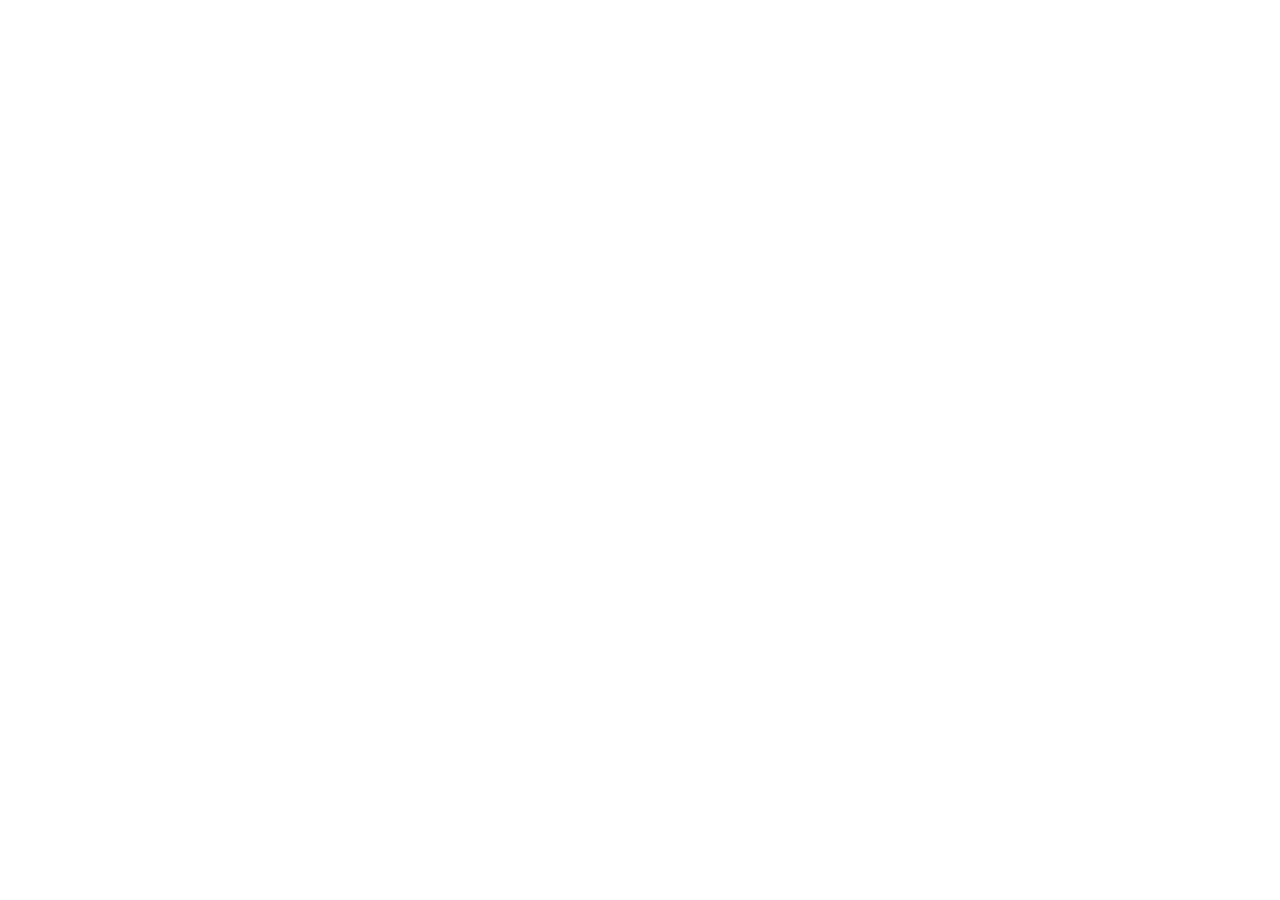
==== bssm-coding/index.html @ f1afaef7 "Initialize BSSM coding practice portal index.html" ====
<!doctype html>
<html lang="ko">
<head>
<meta charset="utf-8">
<meta name="viewport" content="width=device-width, initial-scale=1">
<meta name="theme-color" content="#7467dd">
<meta name="description" content="부산소프트웨어마이스터고 입학 코딩테스트 대비 비공식 연습실. 50분 모의평가, 문법·알고리즘 학습, 파이썬 코드 작성, 오답노트.">
<title>부산소마고 코딩 연습실 | BSSM CODING LAB</title>
<link rel="stylesheet" href="./style.css">
</head>
<body>
<div id="app"></div>
<div id="toast" role="status" aria-live="polite"></div>
<script src="./questions.js"></script>
<script src="./app.js"></script>
</body>
</html>
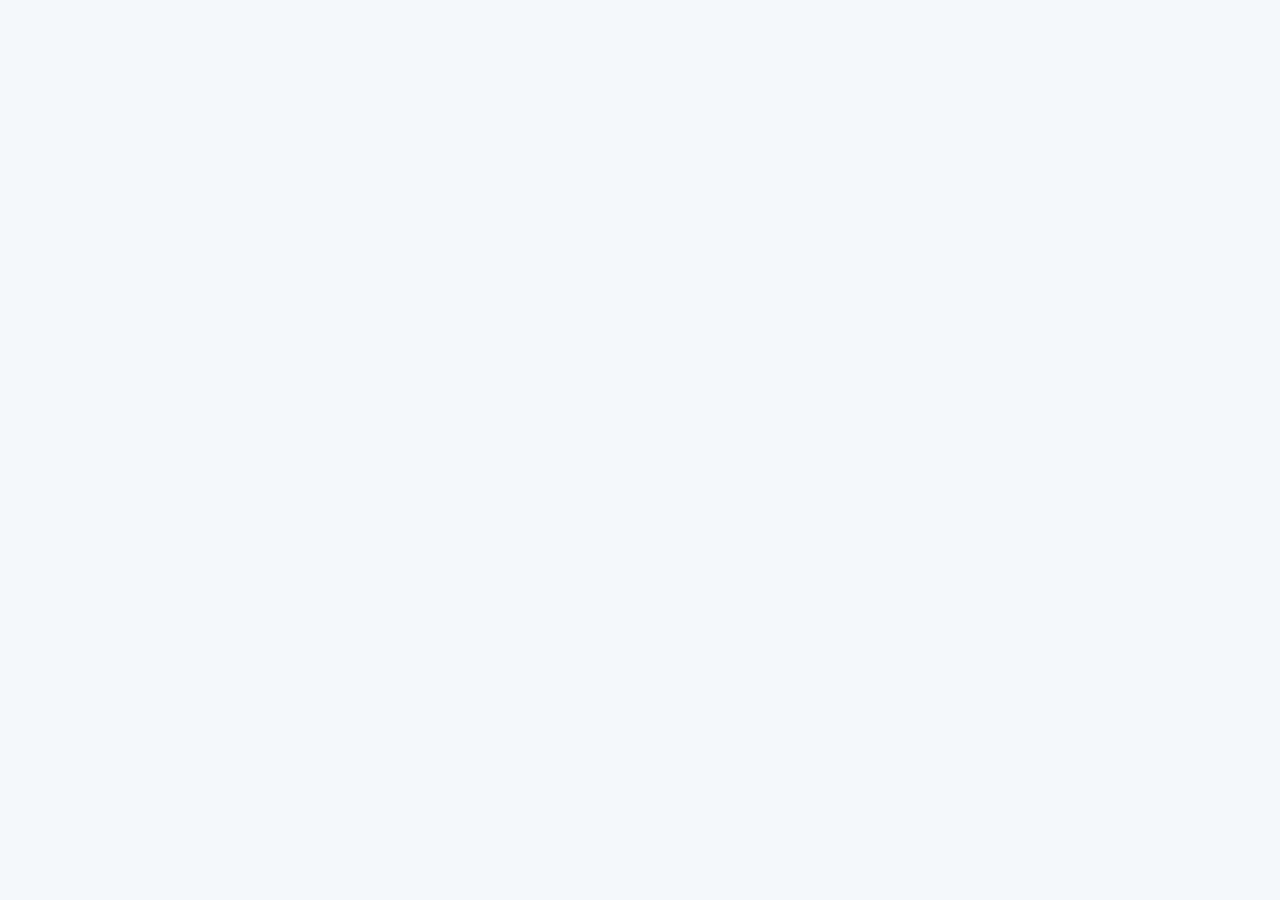
==== commit 8fcbe7ef: "Load implementation challenges before coding practice app" ====
--- a/bssm-coding/index.html
+++ b/bssm-coding/index.html
@@ -12,6 +12,7 @@
 <div id="app"></div>
 <div id="toast" role="status" aria-live="polite"></div>
 <script src="./questions.js"></script>
+<script src="./challenges.js"></script>
 <script src="./app.js"></script>
 </body>
 </html>
--- a/bssm-coding/style.css
+++ b/bssm-coding/style.css
@@ -0,0 +1,6 @@
+
+:root{--bg:#f6f7fb;--white:#fff;--ink:#202d47;--sub:#718097;--muted:#a0aabb;--line:#e8ebf2;--accent:#7467dd;--accent2:#5447bb;--a-soft:#f0edff;--pink:#fff1f8;--mint:#eaf8f3;--green:#178c6c;--red:#c44f68;--shadow:0 10px 32px rgba(40,46,82,.035)}
+*{box-sizing:border-box}html{scroll-behavior:smooth}body{margin:0;background:var(--bg);color:var(--ink);font:14px/1.65 Pretendard,"Apple SD Gothic Neo","Malgun Gothic",system-ui,sans-serif}button,input,textarea,select{font:inherit}button{cursor:pointer}button:disabled{opacity:.46;cursor:not-allowed}a{color:var(--accent2)}a:hover{text-decoration:underline}button:focus-visible,input:focus-visible,select:focus-visible,textarea:focus-visible{outline:3px solid #ada3ff;outline-offset:2px}h1,h2,h3,p{margin-top:0}h1,h2,h3{letter-spacing:-.7px}h1{font-size:28px;line-height:1.35}h2{font-size:17px}h3{font-size:15px}small{font-size:11px}pre,code{font:13px/1.7 ui-monospace,SFMono-Regular,Menlo,Consolas,monospace}pre{overflow:auto;white-space:pre-wrap;word-break:break-word}.app-shell{min-height:100vh;display:grid;grid-template-columns:252px minmax(0,1fr)}.sidebar{height:100vh;position:sticky;top:0;background:white;border-right:1px solid var(--line);padding:26px 15px;display:flex;flex-direction:column;z-index:30;overflow-y:auto}.logo{display:flex;gap:11px;align-items:center;margin:2px 9px 28px}.logo-icon{height:42px;width:42px;display:grid;place-items:center;color:white;font:900 24px monospace;background:linear-gradient(135deg,#7765df,#c68bdd);border-radius:13px;box-shadow:0 6px 20px #7765df30}.logo b{font-size:15px;line-height:1.2;display:block;letter-spacing:-.7px}.logo small{display:block;color:#a2aabd;font-size:9px;letter-spacing:1.8px;font-weight:800}.nav-label{font-size:10px;font-weight:850;letter-spacing:1.8px;color:#a7b0bf;padding:9px 14px 6px}.nav{width:100%;display:flex;align-items:center;gap:12px;border:0;background:white;text-align:left;padding:12px 14px;border-radius:11px;font-weight:780;color:#758199;font-size:12px;margin:2px 0}.nav:hover{background:#f8f7fe;color:#6355c8}.nav.selected{background:var(--a-soft);color:#6555c8}.nav-icon{width:20px;flex-shrink:0;text-align:center;font-size:17px}.nav .count{margin-left:auto;background:#efeaff;color:#725fd2;border-radius:99px;padding:0 7px;font-size:10px}.sidefoot{margin-top:auto;background:#f7f5fd;border-radius:14px;padding:15px;color:#82789e;font-size:11px}.sidefoot b{display:block;color:#695bbf;margin-bottom:4px}.layout{min-width:0}.topbar{height:73px;border-bottom:1px solid var(--line);background:white;padding:0 33px;display:flex;justify-content:space-between;align-items:center;gap:10px}.crumb{color:#a0aaba;font-size:11px;font-weight:800}.meta{display:flex;align-items:center;gap:9px}.chip{display:inline-flex;align-items:center;gap:5px;border-radius:99px;background:var(--a-soft);color:#6e5ccd;padding:5px 10px;font-size:11px;font-weight:820;white-space:nowrap}.chip.gray{background:#f1f3f8;color:#8792a6}.chip.green{background:#e8f8f1;color:#168267}.chip.red{background:#ffedf0;color:#c25468}.avatar{display:grid;place-items:center;border-radius:10px;background:#eeeafa;color:#6d5ccf;width:33px;height:33px;font-weight:850;font-size:11px}.main{max-width:1300px;margin:0 auto;padding:31px 36px 60px}.eyebrow{font-size:10px;letter-spacing:2.1px;color:var(--accent);font-weight:900;margin-bottom:7px}.subtitle{font-size:13px;color:#7c889b;margin-bottom:22px;max-width:820px}.heading{margin:0 0 8px}.grid{display:grid;gap:16px}.stats{grid-template-columns:repeat(4,minmax(0,1fr));margin:24px 0}.stat,.card,.panel,.quizpanel{border:1px solid var(--line);background:white;border-radius:18px;box-shadow:var(--shadow)}.stat{padding:20px;min-width:0}.stat small{display:block;color:#98a4b4;font-weight:760}.stat strong{display:block;font-size:30px;line-height:1.4;letter-spacing:-1px;margin-top:4px}.stat em{font-size:12px;color:#a3adba;font-style:normal;margin-left:2px}.feature-grid{grid-template-columns:repeat(2,minmax(0,1fr))}.card{padding:24px;position:relative;overflow:hidden}.card:before{position:absolute;content:"";right:-64px;top:-81px;width:190px;height:190px;border-radius:100%;background:#f1effe}.card.peach:before{background:#fff0f7}.card.mint:before{background:#eaf8f4}.card>*{position:relative}.card h2{font-size:20px;margin:16px 0 6px}.card p{font-size:12px;color:#8693a6;margin-bottom:21px;max-width:380px}.feature-icon{width:43px;height:43px;border-radius:13px;background:#f0edff;color:var(--accent2);font-size:23px;display:grid;place-items:center}.card.mint .feature-icon{color:#19866e;background:#e1f7ed}.card.peach .feature-icon{color:#bc6587;background:#fff0f6}.row{display:flex;align-items:center;justify-content:space-between;gap:10px}.btn{background:white;border:1px solid #e1e5ed;border-radius:10px;color:#63708a;padding:10px 14px;font-weight:830;font-size:12px;display:inline-flex;align-items:center;justify-content:center;gap:8px;line-height:1.5;text-decoration:none}.btn:hover{background:#faf9ff;border-color:#9e90e8;color:#6152bd;text-decoration:none}.btn.primary{background:var(--accent);color:white;border-color:var(--accent);box-shadow:0 7px 19px #7362da22}.btn.primary:hover{background:var(--accent2)}.btn.teal{background:#159679;color:white;border-color:#159679}.btn.warn{background:#fff6f8;color:var(--red);border-color:#f5dce3}.btn.small{font-size:11px;padding:7px 10px}.btn.wide{width:100%}.section-title{display:flex;justify-content:space-between;align-items:center;margin:27px 0 13px;gap:10px}.section-title h2{margin:0}.panel{padding:23px}.two{grid-template-columns:minmax(0,1.28fr) minmax(275px,.82fr)}.bar{height:7px;background:#eef0f5;border-radius:7px;overflow:hidden;margin-top:8px}.bar>span{height:100%;background:linear-gradient(90deg,#a798f2,#7767da);display:block;border-radius:7px}.topicbar{margin:18px 0}.topicbar .row{font-size:12px;color:#8290a2}.topicbar strong{color:#6a5ace}.steps{display:grid;gap:12px}.step{display:flex;gap:11px;font-size:12px;color:#7a899f;align-items:center}.step span{display:grid;place-items:center;width:27px;height:27px;background:#f0edff;color:#6f5dcf;border-radius:8px;font-weight:900;flex-shrink:0}.notice{padding:16px 18px;background:linear-gradient(110deg,#f8f4ff,#fbfcff);border:1px solid #e7e0fd;border-radius:14px;color:#776c98;font-size:12px}.notice b{color:#6355b8}.notice p{margin:6px 0 0}.levels{display:flex;gap:8px;flex-wrap:wrap;margin:17px 0}.segment{display:inline-flex;gap:3px;padding:4px;border:1px solid #e6e9ef;border-radius:12px;background:#f7f8fb}.segment button{border:0;background:transparent;border-radius:9px;padding:8px 13px;font-size:12px;color:#8794a9;font-weight:820}.segment button.active{background:white;color:#6051bf;box-shadow:0 3px 10px #29305b12}.toolbar{display:flex;align-items:center;gap:10px;flex-wrap:wrap;margin:15px 0}.select,.search{padding:11px 13px;background:white;border:1px solid #e2e6ee;border-radius:10px;color:#66758c;max-width:100%}.search{min-width:230px;flex:1}.list{display:grid;gap:10px}.item{border:1px solid #eaedf3;border-radius:13px;background:white;padding:16px;display:flex;justify-content:space-between;align-items:center;gap:15px}.item-text{min-width:0;flex:1}.item small{display:block;color:#9aa6b7;margin-bottom:5px}.item strong{font-size:13px;color:#34435f;display:block;line-height:1.5}.item .actions{display:flex;align-items:center;gap:7px}.star{width:33px;height:33px;border:0;background:#f4f2ff;color:#aaa4cb;font-size:20px;border-radius:8px}.star.on{background:#fff7df;color:#d9a43c}.empty{text-align:center;padding:45px 18px;color:#9aa8bb}.empty b{display:block;color:#53637b;font-size:14px}.setup{display:grid;grid-template-columns:minmax(0,1.25fr) minmax(245px,.75fr);gap:17px}.options-grid{display:grid;grid-template-columns:repeat(2,minmax(0,1fr));gap:11px}.option-card{background:white;border:1px solid #e6e8f1;border-radius:12px;text-align:left;padding:17px;color:#71809a}.option-card b{display:block;font-size:14px;color:#38465d}.option-card small{display:block;color:#9aa4b3;margin-top:3px}.option-card.on{border:1.5px solid #8270df;background:#f8f6ff}.field{display:block;font-weight:860;font-size:12px;color:#53637a;margin:18px 0 8px}.quizlayout{display:grid;grid-template-columns:minmax(0,1fr) 268px;gap:16px}.quizpanel{padding:26px}.question-kicker{font-weight:880;color:#7965d5;letter-spacing:.7px;font-size:11px;margin:18px 0 10px}.question-text{font-size:19px;font-weight:850;line-height:1.7;white-space:pre-wrap;word-break:keep-all;margin:12px 0 18px}.snippet{background:#212940;color:#e4ebff;border-radius:13px;padding:18px;white-space:pre;overflow:auto;line-height:1.8;margin:15px 0;font-size:12px;tab-size:4}.snippet code{color:inherit;background:transparent}.choice{background:white;border:1px solid #e3e7f0;border-radius:11px;padding:14px;text-align:left;width:100%;display:flex;align-items:flex-start;gap:11px;color:#66758d;font-weight:700;margin:9px 0;line-height:1.6}.choice span{display:grid;place-items:center;border:1px solid #e1e3ee;border-radius:7px;width:23px;height:23px;flex-shrink:0;font-size:11px}.choice.on{border-color:#9383e9;background:#f8f6ff;color:#5c4fb5}.choice.on span{background:#7765df;color:white;border-color:#7765df}.answer{width:100%;padding:14px;border-radius:11px;border:1px solid #dfe4ef;background:white;color:#30405b;min-height:50px}.code-editor{min-height:260px;background:#1f293d;color:#e5eafa;font:13px/1.7 Consolas,"D2Coding",monospace;tab-size:4;resize:vertical;white-space:pre;padding:17px 18px;border:1px solid #273049;border-radius:12px;width:100%;outline-color:#a899fb}.samples{display:grid;grid-template-columns:1fr 1fr;gap:10px}.samples>div{border:1px solid var(--line);background:#fafbfe;border-radius:11px;padding:13px}.samples b{font-size:11px;color:#6e7d93}.samples pre{font-size:12px;margin:8px 0 0;min-height:30px}.code-note{font-size:11px;color:#98a4b5;margin:9px 0}.run-output{background:#f4f7ff;border:1px solid #dae2f9;border-radius:12px;margin-top:14px;padding:14px;font-size:12px}.run-output b{color:#596bb0}.run-output pre{margin:7px 0 0}.question-actions{display:flex;align-items:center;justify-content:space-between;gap:10px;flex-wrap:wrap;margin-top:25px}.numbers{display:grid;grid-template-columns:repeat(5,minmax(0,1fr));gap:7px}.num{border:1px solid #e4e7f0;background:white;color:#9da6b6;border-radius:9px;min-height:38px;font-size:11px;font-weight:850}.num.done{background:#efedff;border-color:#dfd9fa;color:#6856c7}.num.current{background:#7664db;border-color:#7664db;color:white}.timer{font:900 26px/1.4 ui-monospace,monospace;color:#6250bc}.review{border:1px solid var(--line);background:white;padding:19px;border-radius:14px;margin:11px 0}.review h3{font-size:14px;white-space:pre-wrap;line-height:1.65;margin:10px 0}.review p{font-size:12px;color:#8290a5}.review-answer{margin-top:10px;font-size:12px;color:#6d7990}.review-answer b{color:#3f4e68}.explain{padding:12px 14px;background:#f7f8fc;border-radius:10px;color:#738198;font-size:12px;white-space:pre-wrap;margin-top:12px}.result-grid{grid-template-columns:minmax(0,1fr) minmax(0,1fr)}.score{height:126px;width:126px;border-radius:50%;margin:8px auto 17px;display:grid;place-items:center;background:conic-gradient(#8271dc var(--percent),#edf0f7 var(--percent))}.score span{width:98px;height:98px;background:white;border-radius:50%;display:grid;place-items:center;font-weight:900;font-size:27px;color:#5f4ec0}.historytable{width:100%;border-collapse:collapse;font-size:12px;min-width:590px}.historytable th,.historytable td{border-bottom:1px solid #eef0f5;padding:13px;text-align:left}.historytable th{font-size:11px;color:#9da9b8}.historytable td{color:#74819b}.hint{border:1px solid #ebdfbd;background:#fffaf0;color:#907746;font-size:12px;border-radius:11px;padding:13px;margin:15px 0}.footer{color:#a4adbe;font-size:11px;margin-top:30px}.footer a{color:#8c86ad}.mobile-menu{display:none}.overlay{display:none}#toast{opacity:0;pointer-events:none;position:fixed;left:50%;bottom:25px;transform:translate(-50%,20px);background:#2b3550;color:white;font-size:12px;padding:12px 19px;border-radius:12px;z-index:100;transition:.18s;box-shadow:0 10px 24px #0002}#toast.show{opacity:1;transform:translate(-50%,0)}
+@media(max-width:1100px){.app-shell{grid-template-columns:220px minmax(0,1fr)}.sidebar{padding:20px 10px}.main{padding:27px 22px}.stats{grid-template-columns:repeat(2,minmax(0,1fr))}.quizlayout{grid-template-columns:minmax(0,1fr) 220px}.topbar{padding:0 21px}}
+@media(max-width:790px){.app-shell{display:block}.sidebar{position:fixed;left:0;top:0;bottom:0;height:100%;width:255px;transform:translateX(-110%);transition:.2s;box-shadow:15px 0 40px #10172b19}.sidebar.open{transform:translateX(0)}.overlay.open{display:block;position:fixed;inset:0;z-index:25;background:#1015287e}.mobile-menu{display:inline-flex;border:0;background:#f1eeff;border-radius:9px;padding:8px 12px;color:#6856bf}.topbar{height:63px;padding:0 16px}.crumb{display:none}.main{padding:23px 16px 38px}h1{font-size:24px}.feature-grid,.two,.setup,.quizlayout,.result-grid{grid-template-columns:1fr}.quizpanel{padding:18px}.question-text{font-size:17px}.quizlayout>aside{order:-1}.quizlayout aside .numbers{display:none}.options-grid{grid-template-columns:1fr}.stats{gap:10px}.stat{padding:17px}.stat strong{font-size:27px}.samples{grid-template-columns:1fr}.search{min-width:100%}}
+@media(prefers-reduced-motion:reduce){*{transition:none!important;scroll-behavior:auto!important}}
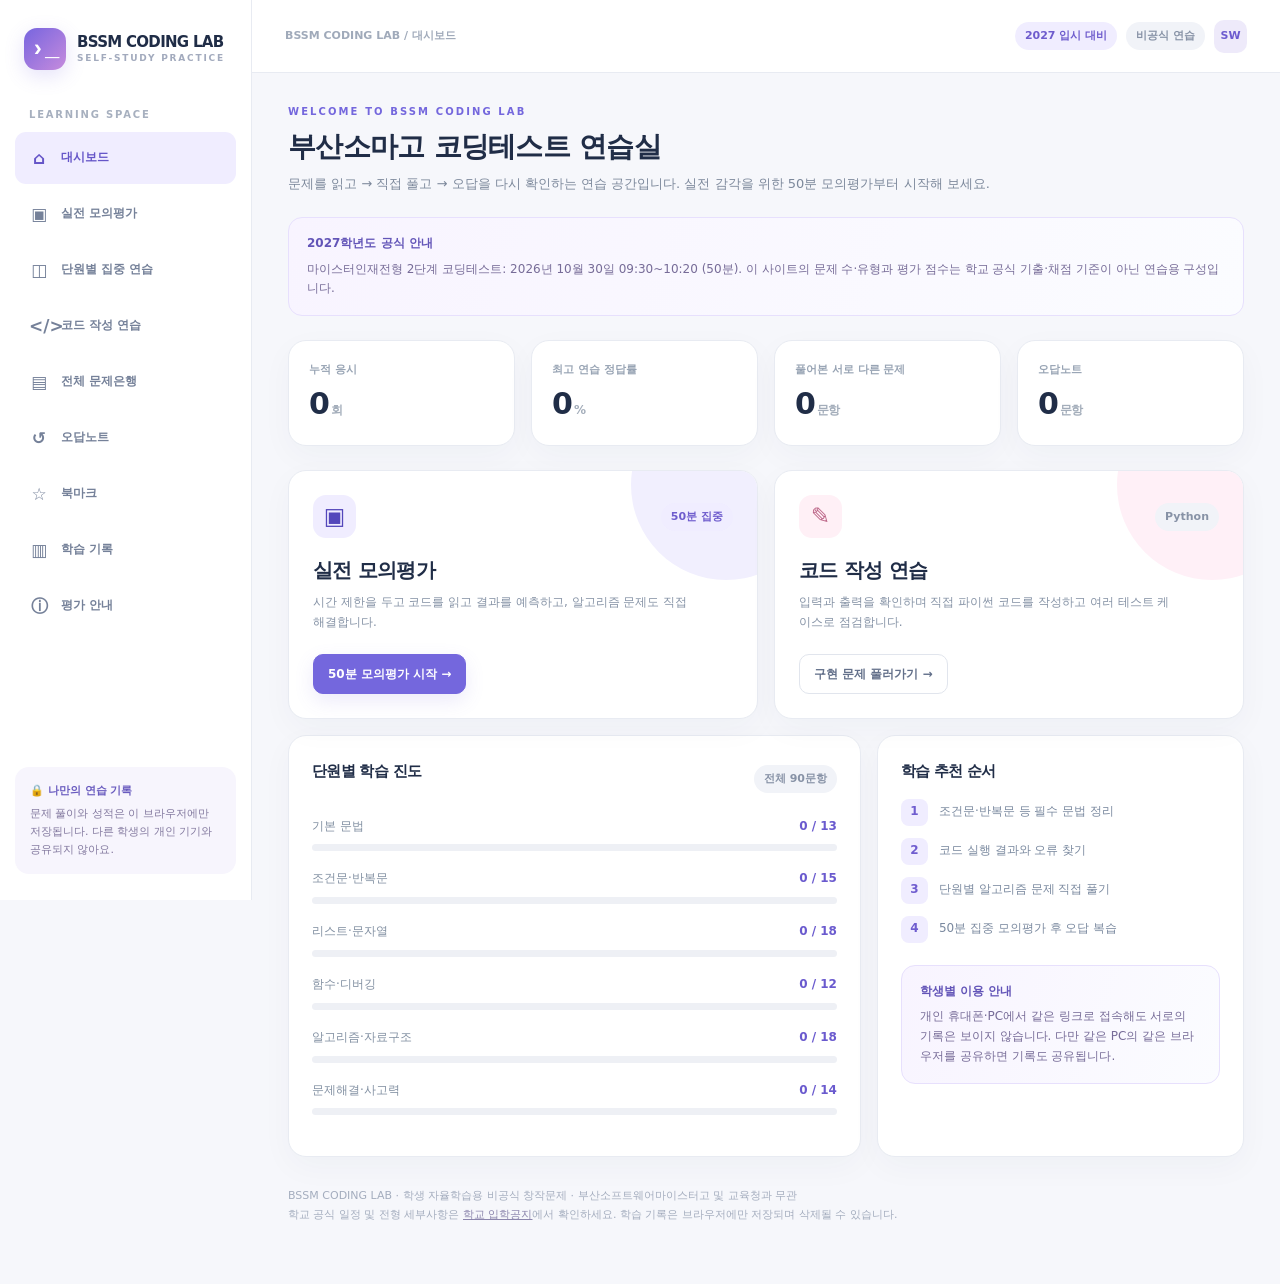
==== commit 9b00ece9: "Load dedicated C language practice banks alongside Python" ====
--- a/bssm-coding/index.html
+++ b/bssm-coding/index.html
@@ -13,6 +13,8 @@
 <div id="toast" role="status" aria-live="polite"></div>
 <script src="./questions.js"></script>
 <script src="./challenges.js"></script>
+<script src="./c-questions.js"></script>
+<script src="./c-challenges.js"></script>
 <script src="./app.js"></script>
 </body>
 </html>
